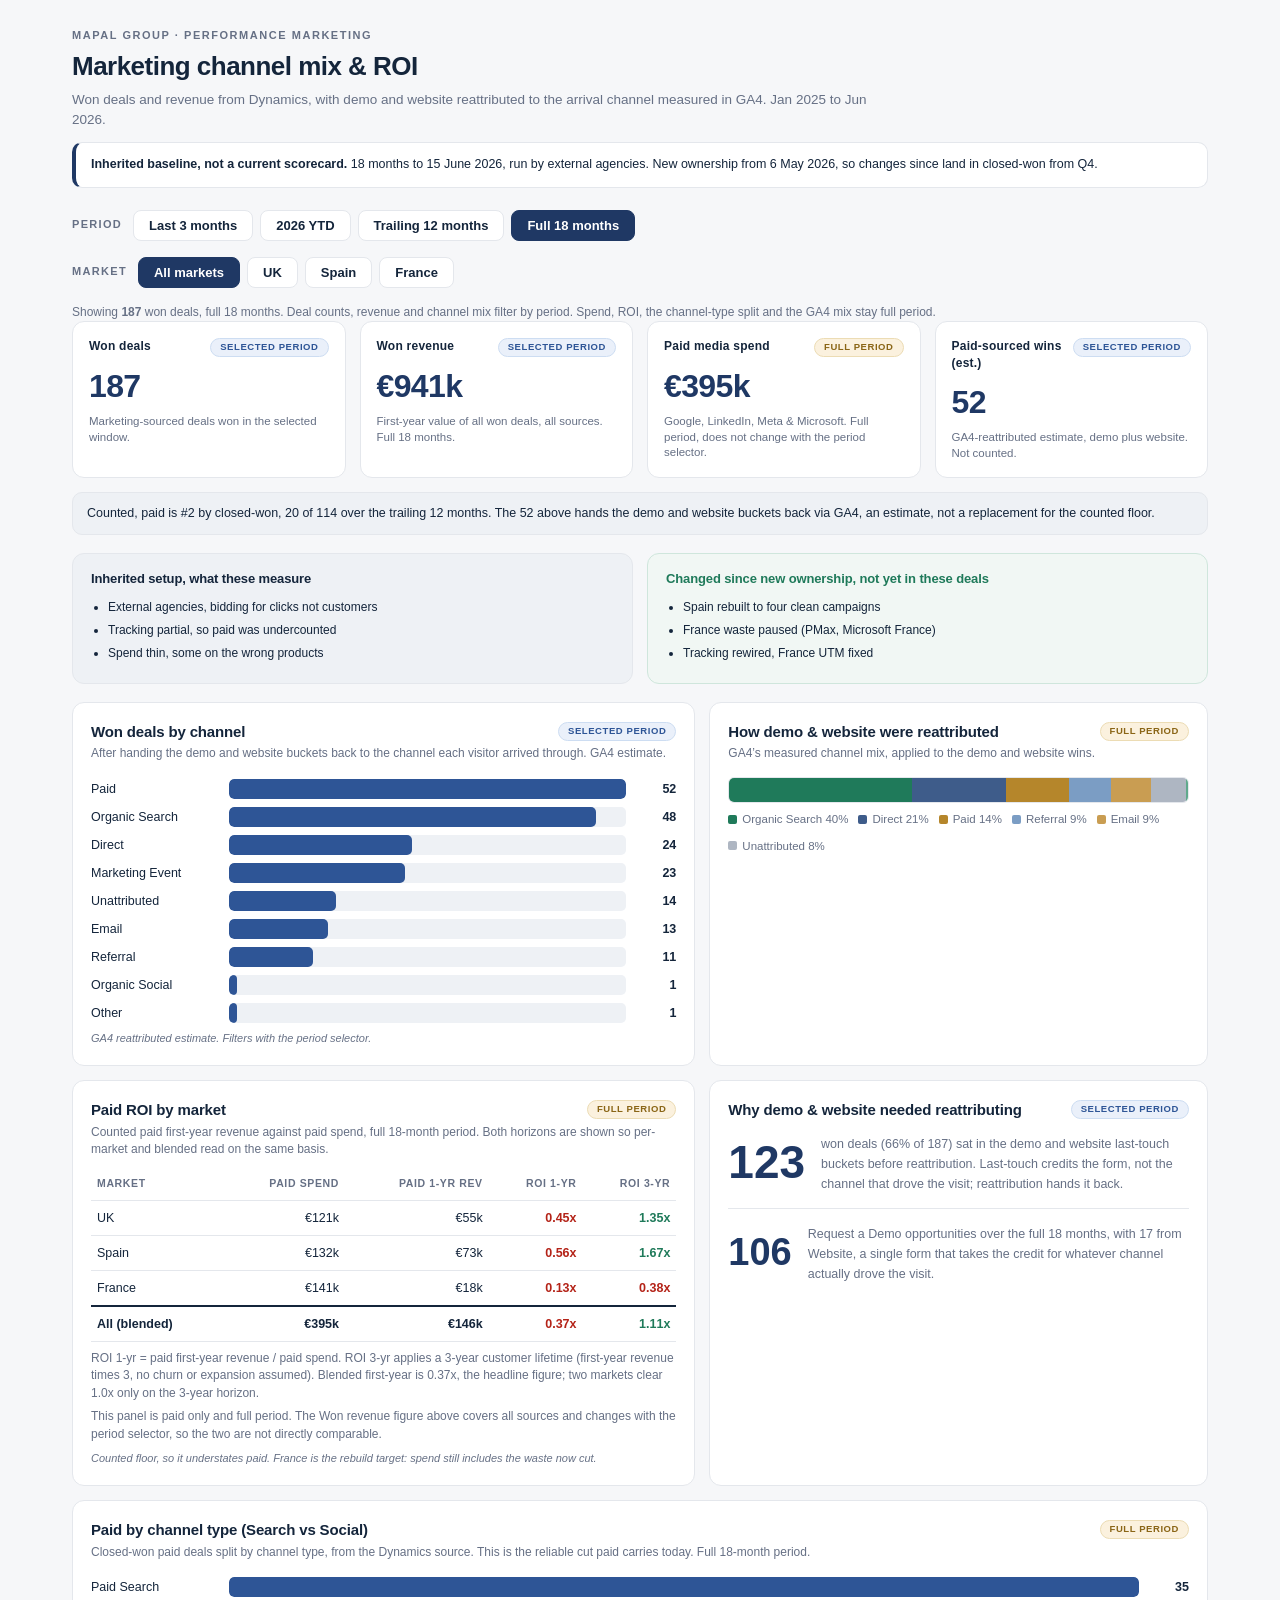
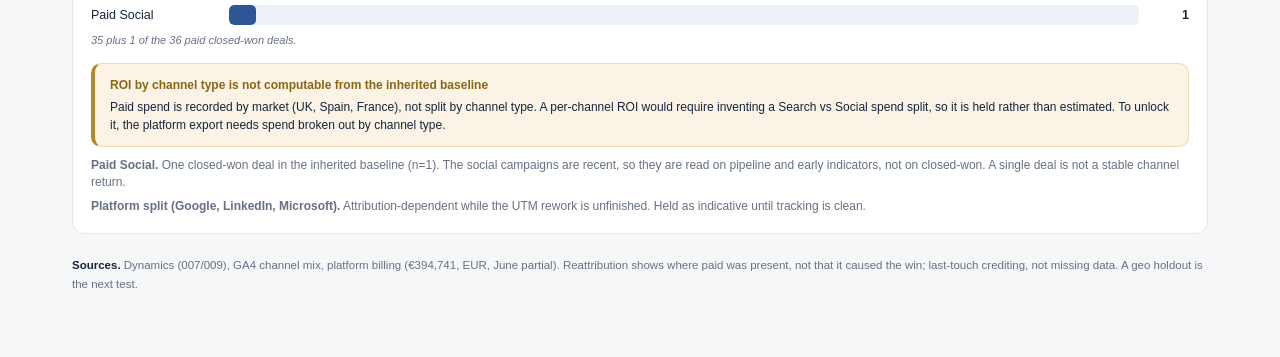
==== Mapal_Marketing_Channel_Mix_ROI_v16.html @ be6666a9 "Add CEO-ready Channel Mix & ROI dashboard (v16) Update of the v15 dashboard with four fixes for the " ====
<!DOCTYPE html><html lang="en"><head><meta charset="utf-8"><meta name="viewport" content="width=device-width,initial-scale=1"><title>Mapal Marketing Channel Mix &amp; ROI</title>
<style>
:root{--ink:#14253B;--navy:#1F3864;--blue:#2E5596;--green:#1F7A5A;--red:#B42318;--bg:#F6F7F9;--card:#fff;--line:#E4E7EC;--muted:#667085;--soft:#EEF1F5;--gold:#B5862B;}
*{box-sizing:border-box;margin:0;padding:0}body{font-family:-apple-system,BlinkMacSystemFont,"Segoe UI",Roboto,Helvetica,Arial,sans-serif;background:var(--bg);color:var(--ink);line-height:1.45}
.wrap{max-width:1180px;margin:0 auto;padding:28px 22px 64px}.eyebrow{font-size:11px;font-weight:700;letter-spacing:.14em;text-transform:uppercase;color:var(--muted)}
h1{font-size:26px;font-weight:800;letter-spacing:-.02em;margin:4px 0 4px}.sub{color:var(--muted);font-size:13.5px;max-width:820px;line-height:1.5}
.filter{display:flex;gap:7px;margin:22px 0 16px;flex-wrap:wrap;align-items:center}.flabel{font-size:11px;font-weight:700;letter-spacing:.12em;text-transform:uppercase;color:var(--muted);margin-right:4px}
.pill{font-size:13px;font-weight:600;padding:7px 15px;border-radius:8px;border:1px solid var(--line);background:var(--card);cursor:pointer;color:var(--ink)}.pill:hover{border-color:var(--navy)}.pill.on{background:var(--navy);color:#fff;border-color:var(--navy)}
.kpis{display:grid;grid-template-columns:repeat(4,1fr);gap:14px;margin-bottom:18px}.kpi{background:var(--card);border:1px solid var(--line);border-radius:12px;padding:16px}
.khead{display:flex;align-items:flex-start;justify-content:space-between;gap:6px}
.kpi .lab{font-size:12px;font-weight:700;letter-spacing:.02em;color:var(--ink)}.kpi .big{font-size:32px;font-weight:800;letter-spacing:-.02em;margin:6px 0 5px;color:var(--navy)}.kpi .tag{font-size:11.5px;color:var(--muted);line-height:1.35}
.grid{display:grid;grid-template-columns:1.25fr 1fr;gap:14px}.panel{background:var(--card);border:1px solid var(--line);border-radius:12px;padding:18px}
.phead{display:flex;align-items:center;justify-content:space-between;gap:8px;margin-bottom:2px}
.panel h2{font-size:15px;font-weight:700;letter-spacing:-.01em}.panel .note{font-size:12px;color:var(--muted);margin-top:3px;line-height:1.45}
.badge{display:inline-block;font-size:9.5px;font-weight:800;letter-spacing:.06em;text-transform:uppercase;padding:3px 9px;border-radius:20px;white-space:nowrap;line-height:1.15}
.badge-period{background:#EAF0FA;color:var(--blue);border:1px solid #cdddf2}
.badge-full{background:#FBF1DE;color:#8a6516;border:1px solid #ecdcb4}
.bars{margin-top:16px}.bar{display:grid;grid-template-columns:128px 1fr 40px;align-items:center;gap:10px;margin:8px 0;font-size:12.5px}
.bar .nm{font-weight:500;white-space:nowrap;overflow:hidden;text-overflow:ellipsis}.track{background:var(--soft);border-radius:5px;height:20px;overflow:hidden}.fill{height:100%;border-radius:5px;background:var(--blue)}
.bar .v{text-align:right;font-weight:700;font-variant-numeric:tabular-nums}
table{width:100%;border-collapse:collapse;margin-top:10px;font-size:12.5px}th,td{text-align:right;padding:8px 6px;border-bottom:1px solid var(--line);font-variant-numeric:tabular-nums}
th:first-child,td:first-child{text-align:left}th{font-size:10.5px;letter-spacing:.06em;text-transform:uppercase;color:var(--muted);font-weight:700}td.roi{font-weight:800}.pos{color:var(--green)}.neg{color:var(--red)}tr.tot td{border-top:2px solid var(--ink);font-weight:800}
.gabar{display:flex;height:26px;border-radius:6px;overflow:hidden;margin:14px 0 8px;border:1px solid var(--line)}.gaseg{height:100%}.galeg{display:flex;flex-wrap:wrap;gap:10px;font-size:11.5px;color:var(--muted)}.galeg span{display:flex;align-items:center;gap:5px}.sw{width:9px;height:9px;border-radius:2px}
.break{display:grid;grid-template-columns:auto 1fr;gap:16px;align-items:center;margin-top:10px}.bignum{font-size:46px;font-weight:800;color:var(--navy);line-height:1}
.flag{background:#FBF4E6;border:1px solid #ecdcb4;border-left:4px solid var(--gold);border-radius:10px;padding:12px 15px;font-size:12px;color:var(--ink);margin-top:14px;line-height:1.5}
.flagtitle{font-weight:800;color:#8a6516;margin-bottom:4px}
.foot{margin-top:22px;font-size:11.5px;color:var(--muted);line-height:1.6}.foot b{color:var(--ink)}
@media(max-width:880px){.kpis{grid-template-columns:repeat(2,1fr)}.grid{grid-template-columns:1fr}}
.anchor{background:var(--soft);border:1px solid var(--line);border-radius:10px;padding:11px 14px;font-size:12.5px;color:var(--ink);margin:-4px 0 18px;line-height:1.5}.cap{font-size:11px;color:var(--muted);margin-top:8px;font-style:italic}
.dateline{background:#fff;border:1px solid var(--line);border-left:4px solid var(--navy);border-radius:10px;padding:12px 15px;font-size:12.5px;color:var(--ink);margin:12px 0 2px;line-height:1.55}
.bswrap{display:grid;grid-template-columns:1fr 1fr;gap:14px;margin:2px 0 18px}
.bscard{border:1px solid var(--line);border-radius:12px;padding:16px 18px}
.bsbefore{background:var(--soft)}.bssince{background:#F1F7F4;border-color:#cfe6dc}
.bshead{font-size:13px;font-weight:800;letter-spacing:-.01em;margin-bottom:9px}
.bsbefore .bshead{color:var(--ink)}.bssince .bshead{color:var(--green)}
.bslist{margin:0;padding-left:17px}.bslist li{font-size:12px;color:var(--ink);line-height:1.5;margin:5px 0}
@media(max-width:880px){.bswrap{grid-template-columns:1fr}}</style></head><body><div class="wrap">
<div class="eyebrow">Mapal Group &middot; Performance Marketing</div><h1>Marketing channel mix &amp; ROI</h1>
<div class="sub">Won deals and revenue from Dynamics, with demo and website reattributed to the arrival channel measured in GA4. Jan 2025 to Jun 2026.</div>
<div class="dateline"><b>Inherited baseline, not a current scorecard.</b> 18 months to 15 June 2026, run by external agencies. New ownership from 6 May 2026, so changes since land in closed-won from Q4.</div>
<div class="filter"><span class="flabel">Period</span><button class="pill" data-w="L3M">Last 3 months</button><button class="pill" data-w="YTD">2026 YTD</button><button class="pill" data-w="L12M">Trailing 12 months</button><button class="pill on" data-w="FULL">Full 18 months</button></div><div class="filter" style="margin-top:8px"><span class="flabel">Market</span><button class="pill on" data-m="all">All markets</button><button class="pill" data-m="UK">UK</button><button class="pill" data-m="Spain">Spain</button><button class="pill" data-m="France">France</button></div><div id="selnote" style="font-size:12px;color:var(--muted);margin:6px 0 0"></div>
<div class="kpis">
<div class="kpi"><div class="khead"><span class="lab">Won deals</span><span class="badge badge-period">Selected period</span></div><div class="big num" id="k_won">-</div><div class="tag">Marketing-sourced deals won in the selected window.</div></div>
<div class="kpi"><div class="khead"><span class="lab">Won revenue</span><span class="badge badge-period">Selected period</span></div><div class="big num" id="k_rev">-</div><div class="tag" id="k_rev_tag">First-year value of all won deals, all sources.</div></div>
<div class="kpi"><div class="khead"><span class="lab">Paid media spend</span><span class="badge badge-full">Full period</span></div><div class="big num" id="k_spend">-</div><div class="tag">Google, LinkedIn, Meta &amp; Microsoft. Full period, does not change with the period selector.</div></div>
<div class="kpi"><div class="khead"><span class="lab">Paid-sourced wins (est.)</span><span class="badge badge-period">Selected period</span></div><div class="big num" id="k_paid">-</div><div class="tag">GA4-reattributed estimate, demo plus website. Not counted.</div></div></div>
<div class="anchor" id="anchor"></div>
<div class="bswrap"><div class="bscard bsbefore"><div class="bshead">Inherited setup, what these measure</div><ul class="bslist"><li>External agencies, bidding for clicks not customers</li><li>Tracking partial, so paid was undercounted</li><li>Spend thin, some on the wrong products</li></ul></div><div class="bscard bssince"><div class="bshead">Changed since new ownership, not yet in these deals</div><ul class="bslist"><li>Spain rebuilt to four clean campaigns</li><li>France waste paused (PMax, Microsoft France)</li><li>Tracking rewired, France UTM fixed</li></ul></div></div>
<div class="grid">
<div class="panel"><div class="phead"><h2>Won deals by channel</h2><span class="badge badge-period">Selected period</span></div><div class="note">After handing the demo and website buckets back to the channel each visitor arrived through. GA4 estimate.</div><div class="bars" id="srcbars"></div><div class="cap">GA4 reattributed estimate. Filters with the period selector.</div></div>
<div class="panel"><div class="phead"><h2>How demo &amp; website were reattributed</h2><span class="badge badge-full">Full period</span></div><div class="note">GA4&rsquo;s measured channel mix, applied to the demo and website wins.</div>
<div class="gabar" id="gabar"></div><div class="galeg" id="galeg"></div>
</div></div>
<div class="grid" style="margin-top:14px">
<div class="panel"><div class="phead"><h2>Paid ROI by market</h2><span class="badge badge-full">Full period</span></div><div class="note">Counted paid first-year revenue against paid spend, full 18-month period. Both horizons are shown so per-market and blended read on the same basis.</div>
<table><thead><tr><th>Market</th><th>Paid spend</th><th>Paid 1-yr rev</th><th>ROI 1-yr</th><th>ROI 3-yr</th></tr></thead><tbody id="roibody"></tbody></table>
<div class="note" style="margin-top:8px">ROI 1-yr = paid first-year revenue / paid spend. ROI 3-yr applies a 3-year customer lifetime (first-year revenue times 3, no churn or expansion assumed). Blended first-year is 0.37x, the headline figure; two markets clear 1.0x only on the 3-year horizon.</div>
<div class="note" style="margin-top:6px">This panel is paid only and full period. The Won revenue figure above covers all sources and changes with the period selector, so the two are not directly comparable.</div>
<div class="cap">Counted floor, so it understates paid. France is the rebuild target: spend still includes the waste now cut.</div></div>
<div class="panel"><div class="phead"><h2>Why demo &amp; website needed reattributing</h2><span class="badge badge-period">Selected period</span></div><div class="break"><div class="bignum" id="bignum">123</div><div class="note" style="font-size:12.5px;line-height:1.6"><span id="buckettxt"></span></div></div><div class="break" style="margin-top:14px;border-top:1px solid var(--line);padding-top:12px"><div class="bignum" style="font-size:38px">106</div><div class="note" style="font-size:12.5px;line-height:1.6">Request a Demo opportunities over the full 18 months, with 17 from Website, a single form that takes the credit for whatever channel actually drove the visit.</div></div>
</div></div>
<div class="panel" style="margin-top:14px"><div class="phead"><h2>Paid by channel type (Search vs Social)</h2><span class="badge badge-full">Full period</span></div><div class="note">Closed-won paid deals split by channel type, from the Dynamics source. This is the reliable cut paid carries today. Full 18-month period.</div>
<div class="bars">
<div class="bar"><div class="nm">Paid Search</div><div class="track"><div class="fill" style="width:100%"></div></div><div class="v">35</div></div>
<div class="bar"><div class="nm">Paid Social</div><div class="track"><div class="fill" style="width:3%"></div></div><div class="v">1</div></div>
</div>
<div class="cap">35 plus 1 of the 36 paid closed-won deals.</div>
<div class="flag"><div class="flagtitle">ROI by channel type is not computable from the inherited baseline</div>Paid spend is recorded by market (UK, Spain, France), not split by channel type. A per-channel ROI would require inventing a Search vs Social spend split, so it is held rather than estimated. To unlock it, the platform export needs spend broken out by channel type.</div>
<div class="note" style="margin-top:10px"><b>Paid Social.</b> One closed-won deal in the inherited baseline (n=1). The social campaigns are recent, so they are read on pipeline and early indicators, not on closed-won. A single deal is not a stable channel return.</div>
<div class="note" style="margin-top:6px"><b>Platform split (Google, LinkedIn, Microsoft).</b> Attribution-dependent while the UTM rework is unfinished. Held as indicative until tracking is clean.</div></div>
<div class="foot"><b>Sources.</b> Dynamics (007/009), GA4 channel mix, platform billing (&euro;394,741, EUR, June partial). Reattribution shows where paid was present, not that it caused the win; last-touch crediting, not missing data. A geo holdout is the next test.</div>
<script>
const D={"L3M":{"all":{"total_won":18,"total_rev":63755,"paid_counted":4,"paid_rank":2,"bucket":10,"reattr":{"Paid":5,"Marketing Event":2,"Email":2,"Organic Search":4,"Direct":2,"Referral":1,"Unattributed":2},"paid_rev":4652,"spend":85466},"UK":{"total_won":13,"total_rev":30636,"paid_counted":4,"paid_rank":2,"bucket":7,"reattr":{"Paid":5,"Marketing Event":1,"Email":1,"Organic Search":3,"Direct":1,"Referral":1,"Unattributed":1},"paid_rev":4652,"spend":29822},"Spain":{"total_won":1,"total_rev":6420,"paid_counted":0,"paid_rank":2,"bucket":1,"reattr":{"Unattributed":1},"paid_rev":0,"spend":28370},"France":{"total_won":4,"total_rev":26699,"paid_counted":0,"paid_rank":4,"bucket":2,"reattr":{"Marketing Event":1,"Email":1,"Organic Search":1,"Unattributed":1},"paid_rev":0,"spend":27275}},"YTD":{"all":{"total_won":52,"total_rev":336690,"paid_counted":7,"paid_rank":2,"bucket":39,"reattr":{"Paid":12,"Marketing Event":4,"Email":4,"Organic Search":16,"Direct":8,"Referral":4,"Unattributed":4},"paid_rev":17048,"spend":157367},"UK":{"total_won":24,"total_rev":84968,"paid_counted":4,"paid_rank":2,"bucket":18,"reattr":{"Paid":6,"Marketing Event":1,"Email":2,"Organic Search":7,"Direct":4,"Referral":2,"Unattributed":2},"paid_rev":4652,"spend":54091},"Spain":{"total_won":16,"total_rev":99128,"paid_counted":2,"paid_rank":3,"bucket":13,"reattr":{"Paid":4,"Marketing Event":1,"Email":1,"Organic Search":5,"Direct":3,"Referral":1,"Unattributed":1},"paid_rev":11016,"spend":44154},"France":{"total_won":12,"total_rev":152593,"paid_counted":1,"paid_rank":3,"bucket":8,"reattr":{"Paid":2,"Marketing Event":2,"Email":2,"Organic Search":3,"Direct":2,"Referral":1},"paid_rev":1380,"spend":59122}},"L12M":{"all":{"total_won":114,"total_rev":626246,"paid_counted":20,"paid_rank":2,"bucket":81,"reattr":{"Paid":31,"Marketing Event":10,"Email":9,"Organic Search":32,"Direct":17,"Referral":7,"Unattributed":8},"paid_rev":87902,"spend":302132},"UK":{"total_won":63,"total_rev":238663,"paid_counted":8,"paid_rank":2,"bucket":47,"reattr":{"Paid":14,"Marketing Event":6,"Email":5,"Organic Search":19,"Direct":10,"Referral":4,"Unattributed":5},"paid_rev":15894,"spend":92180},"Spain":{"total_won":30,"total_rev":202948,"paid_counted":8,"paid_rank":2,"bucket":21,"reattr":{"Paid":11,"Marketing Event":1,"Email":2,"Organic Search":8,"Direct":4,"Referral":2,"Unattributed":2},"paid_rev":55100,"spend":100625},"France":{"total_won":21,"total_rev":184634,"paid_counted":4,"paid_rank":2,"bucket":13,"reattr":{"Paid":6,"Marketing Event":3,"Email":2,"Organic Search":5,"Direct":3,"Referral":1,"Unattributed":1},"paid_rev":16908,"spend":109327}},"FULL":{"all":{"total_won":187,"total_rev":940826,"paid_counted":36,"paid_rank":2,"bucket":123,"paid_rev":145934,"reattr":{"Paid":52,"Organic Search":48,"Direct":24,"Marketing Event":23,"Email":13,"Referral":11,"Unattributed":14,"Organic Social":1,"Other":1},"spend":394741},"UK":{"total_won":99,"total_rev":339998,"paid_counted":20,"paid_rank":2,"bucket":69,"paid_rev":54778,"reattr":{"Organic Search":30,"Paid":27,"Direct":16,"Marketing Event":7,"Referral":6,"Email":5,"Unattributed":6,"Organic Social":1,"Other":1},"spend":121441},"Spain":{"total_won":58,"total_rev":353145,"paid_counted":11,"paid_rank":2,"bucket":38,"paid_rev":73467,"reattr":{"Paid":17,"Organic Search":14,"Marketing Event":9,"Direct":7,"Referral":4,"Email":3,"Unattributed":4},"spend":132036},"France":{"total_won":28,"total_rev":231039,"paid_counted":5,"paid_rank":3,"bucket":14,"paid_rev":17689,"reattr":{"Paid":8,"Marketing Event":7,"Email":5,"Organic Search":4,"Direct":1,"Unattributed":2,"Referral":1},"spend":141264}}};
const STATIC={gamix:{"Organic Search":1101,"Direct":570,"Referral":252,"Unattributed":212,"Paid":379,"Email":246,"Organic Social":9},
 spend:{all:394741,UK:121441,Spain:132036,France:141264},
 roi:{UK:{spend:121441,rev:54778},Spain:{spend:132036,rev:73467},France:{spend:141264,rev:17689}}};
const WLAB={L3M:"last 3 months",YTD:"2026 year to date",L12M:"trailing 12 months",FULL:"full 18 months"};
const GACOL={'Organic Search':'#1F7A5A','Direct':'#3E5C8A','Paid':'#B5862B','Referral':'#7B9DC4','Email':'#C99D52','Unattributed':'#AEB6C2','Organic Social':'#5FA98C','Marketing Event':'#2E5596','Other':'#9AA4B2'};
const $=id=>document.getElementById(id); const fmtK=n=>'€'+(Math.abs(n)>=1000?(n/1000).toFixed(0)+'k':Math.round(n));
const cap=s=>s.charAt(0).toUpperCase()+s.slice(1);
let win='FULL',scope='all';
function render(){
 const m=D[win][scope];
 $('k_won').textContent=m.total_won; $('k_rev').textContent=fmtK(m.total_rev);
 $('k_paid').textContent=m.reattr.Paid||0; $('k_spend').textContent=fmtK(STATIC.spend[scope]);
 $('k_rev_tag').textContent='First-year value of all won deals, all sources. '+cap(WLAB[win])+'.';
 const rows=Object.entries(m.reattr).sort((a,b)=>b[1]-a[1]); const max=Math.max(...rows.map(r=>r[1]),1);
 $('srcbars').innerHTML=rows.map(([k,v])=>`<div class="bar"><div class="nm">${k}</div><div class="track"><div class="fill" style="width:${Math.max(2,v/max*100)}%"></div></div><div class="v">${v}</div></div>`).join('');
 $('bignum').textContent=m.bucket; const pct=Math.round(m.bucket/m.total_won*100);
 $('buckettxt').innerHTML=`won deals (${pct}% of ${m.total_won}) sat in the demo and website last-touch buckets before reattribution. Last-touch credits the form, not the channel that drove the visit; reattribution hands it back.`;
 if(win==='FULL'){ $('anchor').innerHTML=`Counted, paid is #2 by closed-won, 20 of 114 over the trailing 12 months. The ${m.reattr.Paid} above hands the demo and website buckets back via GA4, an estimate, not a replacement for the counted floor.`; }
 else { $('anchor').innerHTML=`In the ${WLAB[win]}${scope!=='all'?' ('+scope+')':''}, paid is #${m.paid_rank} by closed-won, ${m.paid_counted} of ${m.total_won}. The ${m.reattr.Paid} above is the GA4 estimate.`; }
 $('selnote').innerHTML=`Showing <b>${m.total_won}</b> won deals, ${WLAB[win]}${scope!=='all'?' ('+scope+')':''}.`+(m.total_won<30?` Small sample.`:``)+` Deal counts, revenue and channel mix filter by period. Spend, ROI, the channel-type split and the GA4 mix stay full period.`;
 render_ga(); render_roi();
 document.querySelectorAll('[data-w]').forEach(b=>b.classList.toggle('on',b.dataset.w===win));
 document.querySelectorAll('[data-m]').forEach(b=>b.classList.toggle('on',b.dataset.m===scope));
}
function render_ga(){ const g=STATIC.gamix; const tot=Object.values(g).reduce((a,b)=>a+b,0); const o=Object.entries(g).sort((a,b)=>b[1]-a[1]);
 $('gabar').innerHTML=o.map(([k,v])=>`<div class="gaseg" style="width:${100*v/tot}%;background:${GACOL[k]||'#ccc'}" title="${k} ${(100*v/tot).toFixed(1)}%"></div>`).join('');
 $('galeg').innerHTML=o.filter(([k,v])=>v/tot>=0.03).map(([k,v])=>`<span><i class="sw" style="background:${GACOL[k]||'#ccc'}"></i>${k} ${(100*v/tot).toFixed(0)}%</span>`).join(''); }
function render_roi(){ const o=['UK','Spain','France']; let h=''; let ts=0,tr=0;
 o.forEach(mk=>{const r=STATIC.roi[mk]; const r1=r.rev/r.spend; const r3=r1*3; ts+=r.spend; tr+=r.rev;
  h+=`<tr><td>${mk}</td><td>${fmtK(r.spend)}</td><td>${fmtK(r.rev)}</td><td class="roi ${r1>=1?'pos':'neg'}">${r1.toFixed(2)}x</td><td class="roi ${r3>=1?'pos':'neg'}">${r3.toFixed(2)}x</td></tr>`;});
 const b1=tr/ts,b3=b1*3;
 h+=`<tr class="tot"><td>All (blended)</td><td>${fmtK(ts)}</td><td>${fmtK(tr)}</td><td class="roi ${b1>=1?'pos':'neg'}">${b1.toFixed(2)}x</td><td class="roi ${b3>=1?'pos':'neg'}">${b3.toFixed(2)}x</td></tr>`;
 $('roibody').innerHTML=h; }
document.querySelectorAll('[data-w]').forEach(b=>b.onclick=()=>{win=b.dataset.w;render();});
document.querySelectorAll('[data-m]').forEach(b=>b.onclick=()=>{scope=b.dataset.m;render();});
render();
</script></body></html>
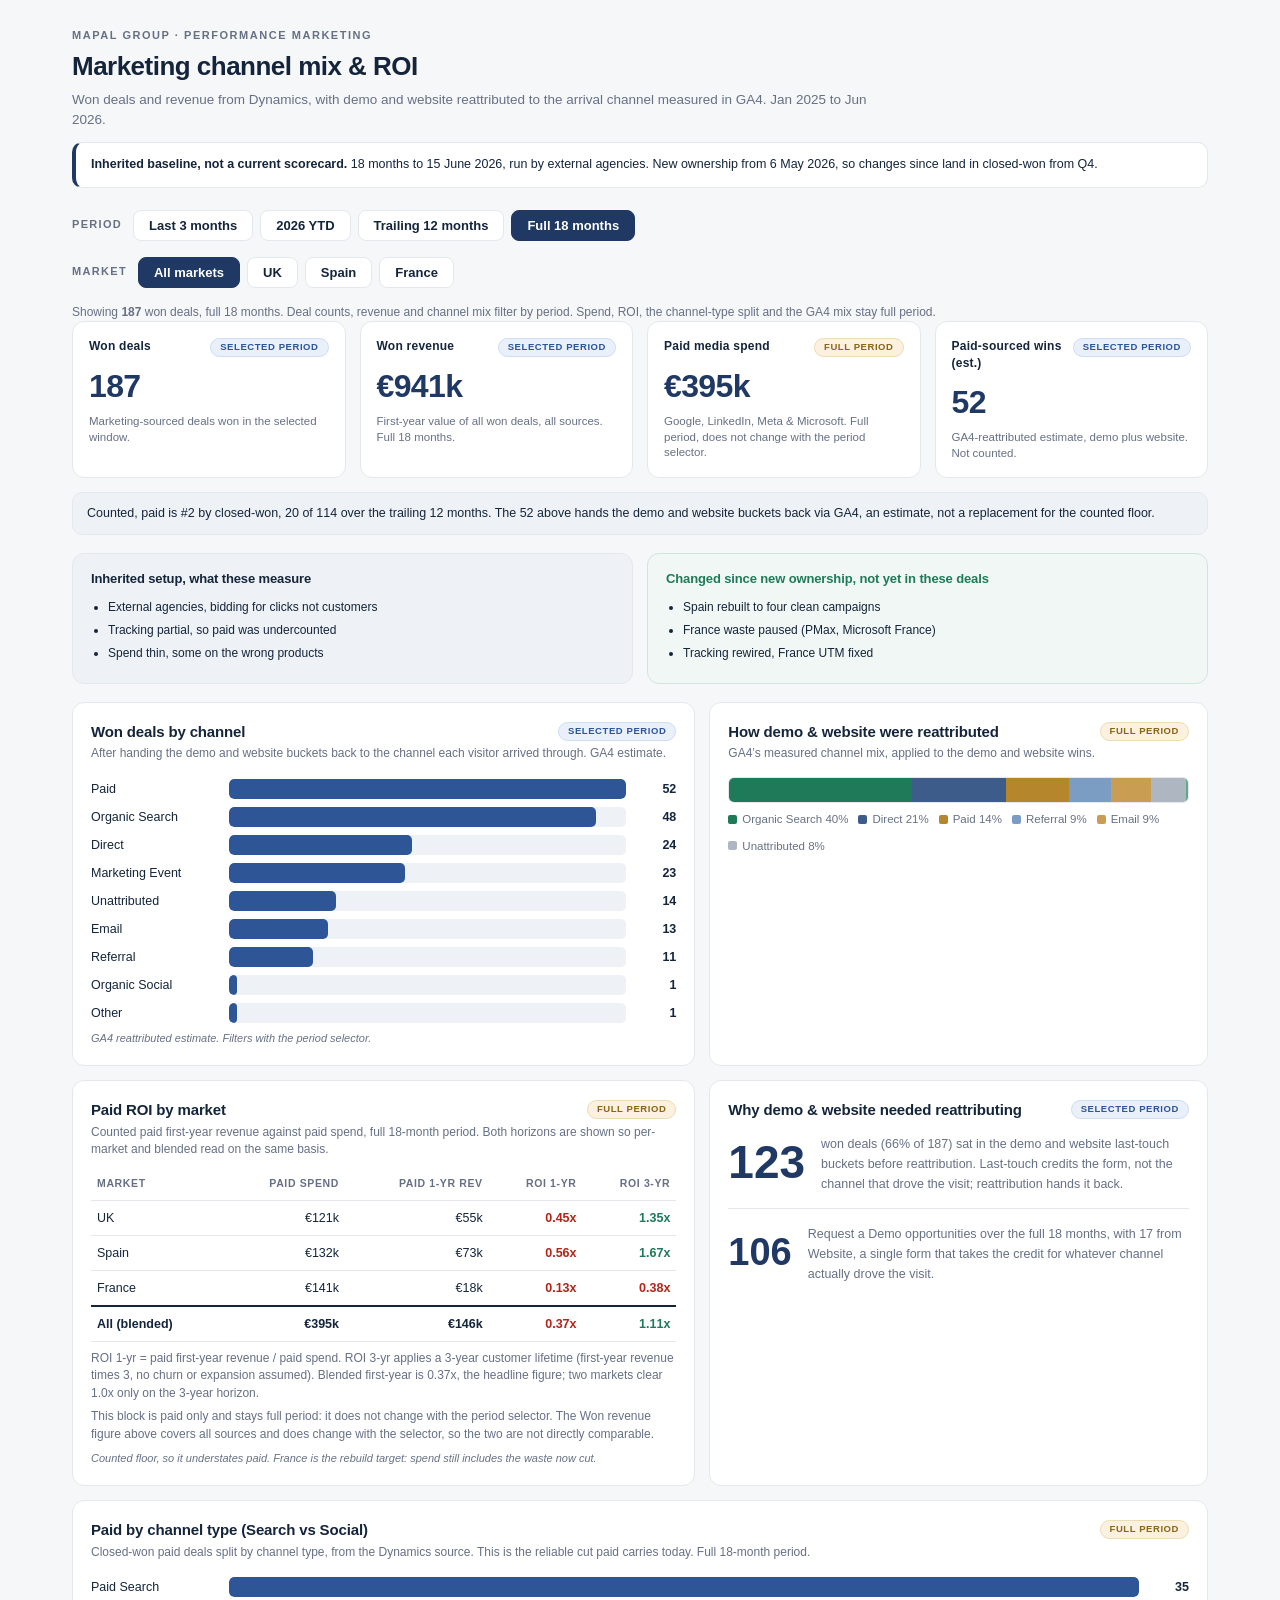
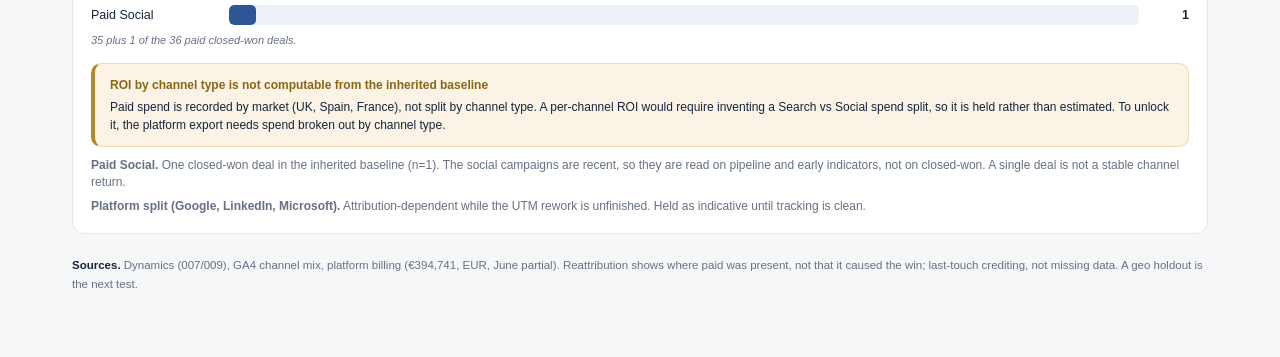
==== commit 006b6dc9: "Strengthen paid-block full-period wording on v16 Make the Paid ROI panel state explicitly that it st" ====
--- a/Mapal_Marketing_Channel_Mix_ROI_v16.html
+++ b/Mapal_Marketing_Channel_Mix_ROI_v16.html
@@ -55,7 +55,7 @@
 <div class="panel"><div class="phead"><h2>Paid ROI by market</h2><span class="badge badge-full">Full period</span></div><div class="note">Counted paid first-year revenue against paid spend, full 18-month period. Both horizons are shown so per-market and blended read on the same basis.</div>
 <table><thead><tr><th>Market</th><th>Paid spend</th><th>Paid 1-yr rev</th><th>ROI 1-yr</th><th>ROI 3-yr</th></tr></thead><tbody id="roibody"></tbody></table>
 <div class="note" style="margin-top:8px">ROI 1-yr = paid first-year revenue / paid spend. ROI 3-yr applies a 3-year customer lifetime (first-year revenue times 3, no churn or expansion assumed). Blended first-year is 0.37x, the headline figure; two markets clear 1.0x only on the 3-year horizon.</div>
-<div class="note" style="margin-top:6px">This panel is paid only and full period. The Won revenue figure above covers all sources and changes with the period selector, so the two are not directly comparable.</div>
+<div class="note" style="margin-top:6px">This block is paid only and stays full period: it does not change with the period selector. The Won revenue figure above covers all sources and does change with the selector, so the two are not directly comparable.</div>
 <div class="cap">Counted floor, so it understates paid. France is the rebuild target: spend still includes the waste now cut.</div></div>
 <div class="panel"><div class="phead"><h2>Why demo &amp; website needed reattributing</h2><span class="badge badge-period">Selected period</span></div><div class="break"><div class="bignum" id="bignum">123</div><div class="note" style="font-size:12.5px;line-height:1.6"><span id="buckettxt"></span></div></div><div class="break" style="margin-top:14px;border-top:1px solid var(--line);padding-top:12px"><div class="bignum" style="font-size:38px">106</div><div class="note" style="font-size:12.5px;line-height:1.6">Request a Demo opportunities over the full 18 months, with 17 from Website, a single form that takes the credit for whatever channel actually drove the visit.</div></div>
 </div></div>
